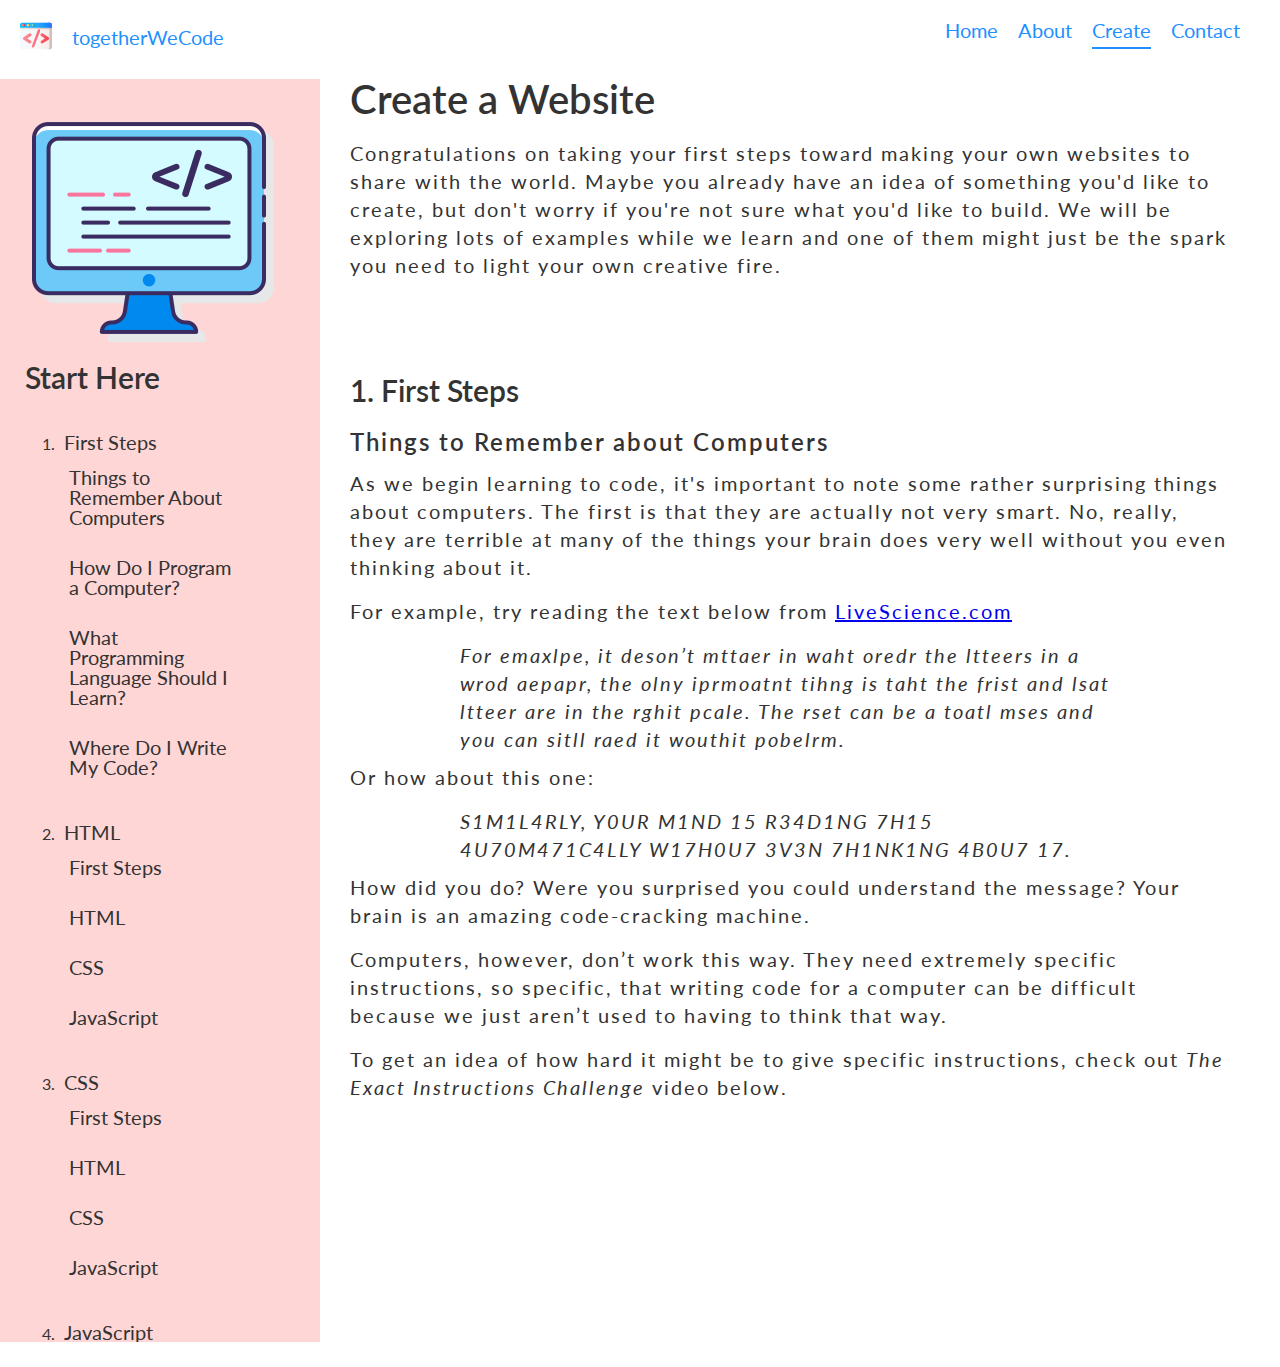
==== create-web.html @ 8ee587f4 "added create.html as website tutorial page, added styles for tutorial page" ====
<!DOCTYPE html>
<html lang="en">

<head>
    <meta charset="UTF-8">
    <meta name="viewport" content="width=device-width, initial-scale=1.0">
    <title>Create a Website</title>
    <link rel="shortcut icon" href="assets/favicon.ico" type="image/x-icon">
    <link href="https://fonts.googleapis.com/css2?family=Lato:ital,wght@0,300;0,400;0,700;0,900;1,400&display=swap"
        rel="stylesheet">
    <link rel="stylesheet" href="styles.css">
</head>

<body>
    <div class="container">
        <header>
            <div class="primary-nav">
                <nav>
                    <div class="left-nav">
                        <a href="#"><img src="assets/logo.svg" width="32px" /></a>
                        <a href="#">togetherWeCode</a>
                    </div>
                    <div class="right-nav">
                        <a href="index.html">Home</a>
                        <a href="#about">About</a>
                        <div class="dropdown">
                            <a class="active" href="#" class="dropbtn">Create</a>
                            <div class="dropdown-content">
                                <a href="create-web.html">Websites</a>
                                <a href="#">Mobile Apps</a>
                                <a href="#">Games</a>
                            </div>
                        </div>
                        <a href="#contact">Contact</a>
                    </div>
                </nav>
            </div>
        </header>
        <main class="web-tutorial-page">
            <div class="tutorial-container">
                <div class="sidebar-content">
                    <header class="sidebar-header">
                        <img src="assets/development.png" alt="desktop computer with a website">
                        <h3>Start Here</h3>
                    </header>
                    <main class="sidebar-main">
                        <nav class="tutorial-list-nav">
                            <ol class="tutorial-list">
                                <li><a class="tutorial-link" href="#first-steps">First Steps</a>
                                    <ul>
                                        <li><a class="tutorial-link" href="#computers">Things to Remember About Computers</a></li>
                                        <li><a class="tutorial-link" href="#programming">How Do I Program a Computer?</a>
                                        </li>
                                        <li><a class="tutorial-link" href="#language">What Programming Language Should I
                                                Learn?</a></li>
                                        <li><a class="tutorial-link" href="#platform">Where Do I Write My Code?</a></li>
                                    </ul>
                                </li>
                                <li><a class="tutorial-link" href="#html">HTML</a>
                                    <ul>
                                        <li><a class="tutorial-link" href="#first-steps">First Steps</a></li>
                                        <li><a class="tutorial-link" href="#html">HTML</a></li>
                                        <li><a class="tutorial-link" href="#css">CSS</a></li>
                                        <li><a class="tutorial-link" href="#">JavaScript</a></li>
                                    </ul>
                                </li>
                                <li><a class="tutorial-link" href="#css">CSS</a>
                                    <ul>
                                        <li><a class="tutorial-link" href="#first-steps">First Steps</a></li>
                                        <li><a class="tutorial-link" href="#html">HTML</a></li>
                                        <li><a class="tutorial-link" href="#css">CSS</a></li>
                                        <li><a class="tutorial-link" href="#">JavaScript</a></li>
                                    </ul>
                                </li>
                                <li><a class="tutorial-link" href="#">JavaScript</a>
                                    <ul>
                                        <li><a class="tutorial-link" href="#first-steps">First Steps</a></li>
                                        <li><a class="tutorial-link" href="#html">HTML</a></li>
                                        <li><a class="tutorial-link" href="#css">CSS</a></li>
                                        <li><a class="tutorial-link" href="#">JavaScript</a></li>
                                    </ul>
                                </li>
                            </ol>
                        </nav>
                    </main>
                </div>
                <div class="main-content">
                    <div class="tutorial-wrap">
                        <header>
                            <h1>Create a Website</h1>
                            <p>
                                Congratulations on taking your first steps toward making your own websites to share with the world. 
                                Maybe you already have an idea of something you'd like to create, but don't worry if you're not 
                                sure what you'd like to build. We will be exploring lots of examples while we learn and one of them
                                might just be the spark you need to light your own creative fire.
                            </p>
                        </header>
                        <main id="getting-started" class="tutorial">
                            <section id="first-steps">
                                <h2>1. First Steps</h2>

                                <h3 id="computers">Things to Remember about Computers</h3>

                                <p>
                                    As we begin learning to code, it's important to note some rather surprising
                                    things about computers. The first is that they are actually not very smart. No, really,
                                    they are terrible at many of the things your brain does very well without you even
                                    thinking about it.
                                <p>

                                <p>For example, try reading the text below from <a href="https://www.livescience.com/18392-reading-jumbled-words.html">LiveScience.com</a></p>

                                <blockquote>
                                    For emaxlpe, it deson’t mttaer in waht oredr the ltteers in a wrod aepapr, the olny iprmoatnt tihng is 
                                    taht the frist and lsat ltteer are in the rghit pcale. The rset can be a toatl mses and you can sitll 
                                    raed it wouthit pobelrm.
                                </blockquote>

                                <p>Or how about this one:</p>

                                <blockquote>
                                    S1M1L4RLY, Y0UR M1ND 15 R34D1NG 7H15 4U70M471C4LLY W17H0U7 3V3N 7H1NK1NG 4B0U7 17.
                                </blockquote> 

                                <p>
                                    How did you do? Were you surprised you could understand the message? Your brain is an 
                                    amazing code-cracking machine.
                                </p>
                                <p> 
                                    Computers, however, don’t work this way. They need extremely specific instructions, so specific, 
                                    that writing code for a computer can be difficult because we just aren’t used to having to think that way. 
                                </p>
                                <p>
                                    To get an idea of how hard it might be to give specific instructions, check out <span class="title">The Exact Instructions Challenge</span> video below.
                                </p>
                                <div class="embedded-video">
                                    <iframe width="560" height="315" src="https://www.youtube.com/embed/cDA3_5982h8" frameborder="0" allow="accelerometer; autoplay; encrypted-media; gyroscope; picture-in-picture" allowfullscreen></iframe>
                                </div>
                                <p>They are powerful, fast, and don't mind doing the 
                                    same repetitive thing over and over again,Lorem ipsum dolor sit amet consectetur adipisicing elit. Magnam laudantium dolor qui
                                    est aliquam id aliquid excepturi harum adipisci veniam nesciunt omnis totam, enim
                                    delectus officia quaerat illum debitis commodi.</p>
                                <p>Lorem ipsum dolor sit amet consectetur adipisicing elit. Magnam laudantium dolor qui
                                    est aliquam id aliquid excepturi harum adipisci veniam nesciunt omnis totam, enim
                                    delectus officia quaerat illum debitis commodi.</p>
                                <h3 id="programming">How Do I Program a Computer?</h3>
                                <p>Lorem ipsum dolor sit amet consectetur adipisicing elit. Magnam laudantium dolor
                                    qui
                                    est aliquam id aliquid excepturi harum adipisci veniam nesciunt omnis totam,
                                    enim
                                    delectus officia quaerat illum debitis commodi.</p>
                                <p>Lorem ipsum dolor sit amet consectetur adipisicing elit. Magnam laudantium dolor
                                    qui
                                    est aliquam id aliquid excepturi harum adipisci veniam nesciunt omnis totam,
                                    enim
                                    delectus officia quaerat illum debitis commodi.</p>
                                <p>Lorem ipsum dolor sit amet consectetur adipisicing elit. Magnam laudantium dolor
                                    qui
                                    est aliquam id aliquid excepturi harum adipisci veniam nesciunt omnis totam,
                                    enim
                                    delectus officia quaerat illum debitis commodi.</p>
                                <p>Lorem ipsum dolor sit amet consectetur adipisicing elit. Magnam laudantium dolor
                                    qui
                                    est aliquam id aliquid excepturi harum adipisci veniam nesciunt omnis totam,
                                    enim
                                    delectus officia quaerat illum debitis commodi.</p>
                                <p>Lorem ipsum dolor sit amet consectetur adipisicing elit. Magnam laudantium dolor
                                    qui
                                    est aliquam id aliquid excepturi harum adipisci veniam nesciunt omnis totam,
                                    enim
                                    delectus officia quaerat illum debitis commodi.</p>
                                </h3>
                                <h3 id="language">What Programming Language Should I Learn?</h3>
                                <p>Lorem ipsum dolor sit amet consectetur adipisicing elit. Magnam laudantium dolor
                                    qui
                                    est aliquam id aliquid excepturi harum adipisci veniam nesciunt omnis totam,
                                    enim
                                    delectus officia quaerat illum debitis commodi.</p>
                                <p>Lorem ipsum dolor sit amet consectetur adipisicing elit. Magnam laudantium dolor
                                    qui
                                    est aliquam id aliquid excepturi harum adipisci veniam nesciunt omnis totam,
                                    enim
                                    delectus officia quaerat illum debitis commodi.</p>
                                <p>Lorem ipsum dolor sit amet consectetur adipisicing elit. Magnam laudantium dolor
                                    qui
                                    est aliquam id aliquid excepturi harum adipisci veniam nesciunt omnis totam,
                                    enim
                                    delectus officia quaerat illum debitis commodi.</p>
                                <p>Lorem ipsum dolor sit amet consectetur adipisicing elit. Magnam laudantium dolor
                                    qui
                                    est aliquam id aliquid excepturi harum adipisci veniam nesciunt omnis totam,
                                    enim
                                    delectus officia quaerat illum debitis commodi.</p>
                                <p>Lorem ipsum dolor sit amet consectetur adipisicing elit. Magnam laudantium dolor
                                    qui
                                    est aliquam id aliquid excepturi harum adipisci veniam nesciunt omnis totam,
                                    enim
                                    delectus officia quaerat illum debitis commodi.</p>
                                </h3>
                                <h3 id="platform">Where Do I Write My Code?</h3>
                                <p>Lorem ipsum dolor sit amet consectetur adipisicing elit. Magnam laudantium dolor
                                    qui
                                    est aliquam id aliquid excepturi harum adipisci veniam nesciunt omnis totam,
                                    enim
                                    delectus officia quaerat illum debitis commodi.</p>
                                <p>Lorem ipsum dolor sit amet consectetur adipisicing elit. Magnam laudantium dolor
                                    qui
                                    est aliquam id aliquid excepturi harum adipisci veniam nesciunt omnis totam,
                                    enim
                                    delectus officia quaerat illum debitis commodi.</p>
                                <p>Lorem ipsum dolor sit amet consectetur adipisicing elit. Magnam laudantium dolor
                                    qui
                                    est aliquam id aliquid excepturi harum adipisci veniam nesciunt omnis totam,
                                    enim
                                    delectus officia quaerat illum debitis commodi.</p>
                                <p>Lorem ipsum dolor sit amet consectetur adipisicing elit. Magnam laudantium dolor
                                    qui
                                    est aliquam id aliquid excepturi harum adipisci veniam nesciunt omnis totam,
                                    enim
                                    delectus officia quaerat illum debitis commodi.</p>
                                <p>Lorem ipsum dolor sit amet consectetur adipisicing elit. Magnam laudantium dolor
                                    qui
                                    est aliquam id aliquid excepturi harum adipisci veniam nesciunt omnis totam,
                                    enim
                                    delectus officia quaerat illum debitis commodi.</p>
                                </h3>
                            </section>
                            <section id="html">
                                <h2>2. HTML</h2>
                                <h3>Content & Structure</h3>
                                <p>Lorem ipsum dolor sit amet consectetur adipisicing elit. Magnam laudantium dolor qui
                                    est aliquam id aliquid excepturi harum adipisci veniam nesciunt omnis totam, enim
                                    delectus officia quaerat illum debitis commodi.</p>
                                <p>Lorem ipsum dolor sit amet consectetur adipisicing elit. Magnam laudantium dolor qui
                                    est aliquam id aliquid excepturi harum adipisci veniam nesciunt omnis totam, enim
                                    delectus officia quaerat illum debitis commodi.</p>
                                <p>Lorem ipsum dolor sit amet consectetur adipisicing elit. Magnam laudantium dolor qui
                                    est aliquam id aliquid excepturi harum adipisci veniam nesciunt omnis totam, enim
                                    delectus officia quaerat illum debitis commodi.</p>
                                <p>Lorem ipsum dolor sit amet consectetur adipisicing elit. Magnam laudantium dolor qui
                                    est aliquam id aliquid excepturi harum adipisci veniam nesciunt omnis totam, enim
                                    delectus officia quaerat illum debitis commodi.</p>
                                <p>Lorem ipsum dolor sit amet consectetur adipisicing elit. Magnam laudantium dolor qui
                                    est aliquam id aliquid excepturi harum adipisci veniam nesciunt omnis totam, enim
                                    delectus officia quaerat illum debitis commodi.</p>
                                <h3>Tags & Elements</h3>
                                <p>Lorem ipsum dolor sit amet consectetur adipisicing elit. Magnam laudantium dolor qui
                                    est aliquam id aliquid excepturi harum adipisci veniam nesciunt omnis totam, enim
                                    delectus officia quaerat illum debitis commodi.</p>
                                <p>Lorem ipsum dolor sit amet consectetur adipisicing elit. Magnam laudantium dolor qui
                                    est aliquam id aliquid excepturi harum adipisci veniam nesciunt omnis totam, enim
                                    delectus officia quaerat illum debitis commodi.</p>
                                <p>Lorem ipsum dolor sit amet consectetur adipisicing elit. Magnam laudantium dolor qui
                                    est aliquam id aliquid excepturi harum adipisci veniam nesciunt omnis totam, enim
                                    delectus officia quaerat illum debitis commodi.</p>
                                <p>Lorem ipsum dolor sit amet consectetur adipisicing elit. Magnam laudantium dolor qui
                                    est aliquam id aliquid excepturi harum adipisci veniam nesciunt omnis totam, enim
                                    delectus officia quaerat illum debitis commodi.</p>
                                <p>Lorem ipsum dolor sit amet consectetur adipisicing elit. Magnam laudantium dolor qui
                                    est aliquam id aliquid excepturi harum adipisci veniam nesciunt omnis totam, enim
                                    delectus officia quaerat illum debitis commodi.</p>
                                <h3>Semantic HTML</h3>
                                <p>Lorem ipsum dolor sit amet consectetur adipisicing elit. Magnam laudantium dolor qui
                                    est aliquam id aliquid excepturi harum adipisci veniam nesciunt omnis totam, enim
                                    delectus officia quaerat illum debitis commodi.</p>
                                <p>Lorem ipsum dolor sit amet consectetur adipisicing elit. Magnam laudantium dolor qui
                                    est aliquam id aliquid excepturi harum adipisci veniam nesciunt omnis totam, enim
                                    delectus officia quaerat illum debitis commodi.</p>
                                <p>Lorem ipsum dolor sit amet consectetur adipisicing elit. Magnam laudantium dolor qui
                                    est aliquam id aliquid excepturi harum adipisci veniam nesciunt omnis totam, enim
                                    delectus officia quaerat illum debitis commodi.</p>
                                <p>Lorem ipsum dolor sit amet consectetur adipisicing elit. Magnam laudantium dolor qui
                                    est aliquam id aliquid excepturi harum adipisci veniam nesciunt omnis totam, enim
                                    delectus officia quaerat illum debitis commodi.</p>
                                <p>Lorem ipsum dolor sit amet consectetur adipisicing elit. Magnam laudantium dolor qui
                                    est aliquam id aliquid excepturi harum adipisci veniam nesciunt omnis totam, enim
                                    delectus officia quaerat illum debitis commodi.</p>
                                <h3>Resources to Learn More</h3>
                                <p>Lorem ipsum dolor sit amet consectetur adipisicing elit. Magnam laudantium dolor qui
                                    est aliquam id aliquid excepturi harum adipisci veniam nesciunt omnis totam, enim
                                    delectus officia quaerat illum debitis commodi.</p>
                                <p>Lorem ipsum dolor sit amet consectetur adipisicing elit. Magnam laudantium dolor qui
                                    est aliquam id aliquid excepturi harum adipisci veniam nesciunt omnis totam, enim
                                    delectus officia quaerat illum debitis commodi.</p>
                                <p>Lorem ipsum dolor sit amet consectetur adipisicing elit. Magnam laudantium dolor qui
                                    est aliquam id aliquid excepturi harum adipisci veniam nesciunt omnis totam, enim
                                    delectus officia quaerat illum debitis commodi.</p>
                                <p>Lorem ipsum dolor sit amet consectetur adipisicing elit. Magnam laudantium dolor qui
                                    est aliquam id aliquid excepturi harum adipisci veniam nesciunt omnis totam, enim
                                    delectus officia quaerat illum debitis commodi.</p>
                                <p>Lorem ipsum dolor sit amet consectetur adipisicing elit. Magnam laudantium dolor qui
                                    est aliquam id aliquid excepturi harum adipisci veniam nesciunt omnis totam, enim
                                    delectus officia quaerat illum debitis commodi.</p>
                            </section>
                            <section id="css">
                                <h2>3. CSS</h2>
                                <p>Lorem ipsum dolor sit amet consectetur adipisicing elit. Magnam laudantium dolor qui
                                    est aliquam id aliquid excepturi harum adipisci veniam nesciunt omnis totam, enim
                                    delectus officia quaerat illum debitis commodi.</p>
                                <p>Lorem ipsum dolor sit amet consectetur adipisicing elit. Magnam laudantium dolor qui
                                    est aliquam id aliquid excepturi harum adipisci veniam nesciunt omnis totam, enim
                                    delectus officia quaerat illum debitis commodi.</p>
                                <p>Lorem ipsum dolor sit amet consectetur adipisicing elit. Magnam laudantium dolor qui
                                    est aliquam id aliquid excepturi harum adipisci veniam nesciunt omnis totam, enim
                                    delectus officia quaerat illum debitis commodi.</p>
                                <p>Lorem ipsum dolor sit amet consectetur adipisicing elit. Magnam laudantium dolor qui
                                    est aliquam id aliquid excepturi harum adipisci veniam nesciunt omnis totam, enim
                                    delectus officia quaerat illum debitis commodi.</p>
                                <p>Lorem ipsum dolor sit amet consectetur adipisicing elit. Magnam laudantium dolor qui
                                    est aliquam id aliquid excepturi harum adipisci veniam nesciunt omnis totam, enim
                                    delectus officia quaerat illum debitis commodi.</p>
                                <p>Lorem ipsum dolor sit amet consectetur adipisicing elit. Magnam laudantium dolor qui
                                    est aliquam id aliquid excepturi harum adipisci veniam nesciunt omnis totam, enim
                                    delectus officia quaerat illum debitis commodi.</p>
                            </section>
                            <section id="javascript">
                                <h2>4. JavaScript</h2>
                                <p>Lorem ipsum dolor sit amet consectetur adipisicing elit. Magnam laudantium dolor qui
                                    est aliquam id aliquid excepturi harum adipisci veniam nesciunt omnis totam, enim
                                    delectus officia quaerat illum debitis commodi.</p>
                                <p>Lorem ipsum dolor sit amet consectetur adipisicing elit. Magnam laudantium dolor qui
                                    est aliquam id aliquid excepturi harum adipisci veniam nesciunt omnis totam, enim
                                    delectus officia quaerat illum debitis commodi.</p>
                                <p>Lorem ipsum dolor sit amet consectetur adipisicing elit. Magnam laudantium dolor qui
                                    est aliquam id aliquid excepturi harum adipisci veniam nesciunt omnis totam, enim
                                    delectus officia quaerat illum debitis commodi.</p>
                                <p>Lorem ipsum dolor sit amet consectetur adipisicing elit. Magnam laudantium dolor qui
                                    est aliquam id aliquid excepturi harum adipisci veniam nesciunt omnis totam, enim
                                    delectus officia quaerat illum debitis commodi.</p>
                                <p>Lorem ipsum dolor sit amet consectetur adipisicing elit. Magnam laudantium dolor qui
                                    est aliquam id aliquid excepturi harum adipisci veniam nesciunt omnis totam, enim
                                    delectus officia quaerat illum debitis commodi.</p>
                                <p>Lorem ipsum dolor sit amet consectetur adipisicing elit. Magnam laudantium dolor qui
                                    est aliquam id aliquid excepturi harum adipisci veniam nesciunt omnis totam, enim
                                    delectus officia quaerat illum debitis commodi.</p>
                            </section>
                        </main>
                    </div>
                </div>
            </div>
        </main>
    </div>
</body>

</html>
---- styles.css ----
/* Reset */
/* http://meyerweb.com/eric/tools/css/reset/ 
   v2.0 | 20110126
   License: none (public domain)
*/

html, body, div, span, applet, object, iframe,
h1, h2, h3, h4, h5, h6, p, blockquote, pre,
a, abbr, acronym, address, big, cite, code,
del, dfn, em, img, ins, kbd, q, s, samp,
small, strike, strong, sub, sup, tt, var,
b, u, i, center,
dl, dt, dd, ol, ul, li,
fieldset, form, label, legend,
table, caption, tbody, tfoot, thead, tr, th, td,
article, aside, canvas, details, embed, 
figure, figcaption, footer, header, hgroup, 
menu, nav, output, ruby, section, summary,
time, mark, audio, video {
	margin: 0;
	padding: 0;
	border: 0;
	font-size: 100%;
	font: inherit;
	vertical-align: baseline;
}
/* HTML5 display-role reset for older browsers */
article, aside, details, figcaption, figure, 
footer, header, hgroup, menu, nav, section {
	display: block;
}
body {
	line-height: 1;
}
ol, ul {
	list-style: none;
}
blockquote, q {
	quotes: none;
}
blockquote:before, blockquote:after,
q:before, q:after {
	content: '';
	content: none;
}
table {
	border-collapse: collapse;
	border-spacing: 0;
}
/* End Reset */

* {
    box-sizing: border-box;
}

html {
    font-size: 62.5%;
}

body {
    font-size: 1.6rem;
    font-family: 'Lato', sans-serif;
    color: #333;
}

.container {
    width: 100%;
    margin: 0 auto;
    padding-top: 2rem;
}

header .primary-nav {
    padding-left: 2rem;
    padding-right: 2rem;
}

header nav {
    display: flex;
    justify-content: space-between;
}

header nav .left-nav {
    width: 33%;
    display: flex;
    justify-content: flex-start;
    align-items: center;
}

header nav .right-nav {
    width: 66%;
    display: flex;
    justify-content: flex-end;
    align-items: baseline;
}

header nav a {
    text-decoration: none;
    color: dodgerblue;
    font-size: 2rem;
    margin-right: 2rem;
}

header nav .right-nav a:hover {
    padding-bottom: 5px;
    border-bottom: 2px solid dodgerblue;
}
header nav a.active {
    padding-bottom: 5px;
    border-bottom: 2px solid dodgerblue;
}

header .header-text {
    padding-top: 3rem;
    padding-bottom: 4rem;
    max-width: 960px;
    margin: 0 auto;
    text-align: center;
    
}

header .header-text h1 {
    font-size: 6rem;
    font-weight: 900;
    line-height: 1.2;
}

header .header-text p {
    font-size: 3rem;
    font-weight: 300;
    line-height: 1.5;
}

main.landing-page {
    max-width: 960px;
    margin: 0 auto;
    display: flex;
    flex-wrap: wrap;
    justify-content: space-between;
    align-items: flex-start;
}

main.landing-page section {
    width: 30%;
    min-width: 250px;
    padding: 2rem;
    background-color: #f9f9f9;
    margin-bottom: 50px;
}

main.landing-page section h2 {
    font-size: 2rem;
    font-weight: 600;
    margin: 20px 0;
    text-align: center;
}

main.landing-page section p {
    line-height: 1.2;
}

footer {
    display: flex;
    flex-direction: column;
    justify-content: center;
    align-items: center;
    background-color: #f9f9f9;
    font-size: 2rem;
    height: 150px;
}

footer p {
    font-size: 2rem;
    line-height: 1.2;
}

footer a {
    text-decoration: none;
    color: #333;
}

.dropdown-content {
    display: none;
    position: absolute;
    background-color: #fff;
    color: dodgerblue;
    box-shadow: 0px 8px 16px 0px rgba(0,0,0,0.2);
    z-index: 1;
  }
  
  .dropdown-content a {
    color: dodgerblue;
    font-size: 2rem;
    padding: 12px 16px;
    text-decoration: none;
    display: block;
    text-align: left;
  }
  
  .dropdown:hover .dropdown-content {
    display: block;
  }
 
  .dropdown-content a:hover {
    padding-bottom: 5px;
    border-bottom: 2px solid dodgerblue;
  }
  /* Start Styles for Tutorial Pages */
  .container header {
      
  }
  main .tutorial-container {
      width: 100%;
      display: flex;
      justify-content: space-between;
      margin: 25px 0;
  }
  .sidebar-content {
      width: 25%;
      display: flex;
      flex-direction: column;
      align-items: flex-start;
      background: #ffd6d6;
      padding: 25px;
      overflow-x: hidden;
      overflow-y: scroll;
      
  }
  .sidebar-header {
      margin-bottom: 25px;
  }
  .sidebar-content .sidebar-header h3 {
      font-size: 3rem;
      font-weight: 600;
  }
  .sidebar-content .sidebar-main {
    width: 100%;
    height: 100vh;
  }
  .sidebar-content .sidebar-main ol{
    list-style: decimal;
    width: 75%;
    margin: 0 auto;
  }
  .sidebar-content .sidebar-main ol li {
      padding: 15px;
      padding-left: 5px;
  }
  .sidebar-content .sidebar-main ol li a {
      text-decoration: none;
      color: #333;
      font-size: 2rem;
  }
  .tutorial-container .main-content {
      width: 75%;
      display: flex;
      flex-direction: column;
  }
  .tutorial-container .main-content .tutorial-wrap{
      width: 100%;
      padding-left: 30px;
      padding-right: 50px;
      display: flex;
      flex-direction: column;
      align-items: center;
      overflow-y: scroll;
      overflow-x: hidden;
  }
  .tutorial-wrap header {
      margin-bottom: 50px;
  }
  .tutorial-container .main-content .tutorial-wrap h1 {
      font-weight: 600;
      font-size: 4rem;
      color: #333;
      margin-bottom: 20px;
  }
  .tutorial-container .main-content .tutorial-wrap p {
    font-weight: 400;
    font-size: 2rem;
    line-height: 1.4;
    letter-spacing: 2px;
    margin-bottom: 1.6rem;
  }
  .tutorial-wrap .tutorial {
      width: 100%;
      height: 100vh;
  }
  .tutorial-wrap .tutorial h2 {
      font-weight: 600;
      font-size: 3rem;
      margin-top: 30px;
      margin-bottom: 20px;
  }
  .tutorial-wrap .tutorial h3 {
    font-weight: 600;
    font-size: 2.4rem;
    margin-bottom: 10px;
    margin-top: 10px;
    line-height: 1.4;
    letter-spacing: 2px;
}
.tutorial-wrap .tutorial p {
    font-weight: 400;
    font-size: 2rem;
    line-height: 1.4;
    letter-spacing: 2px;
    margin-bottom: 1.6rem;
}
.tutorial-wrap .tutorial blockquote {
    width: 75%;
    margin: 10px auto;
    font-size: 2rem;
    font-style: italic;
    line-height: 1.4;
    letter-spacing: 2px;
}
.tutorial-wrap .tutorial .title {
    font-style: italic;
}

.tutorial .embedded-video {
    width: 600px;
    margin: 0 auto;
}
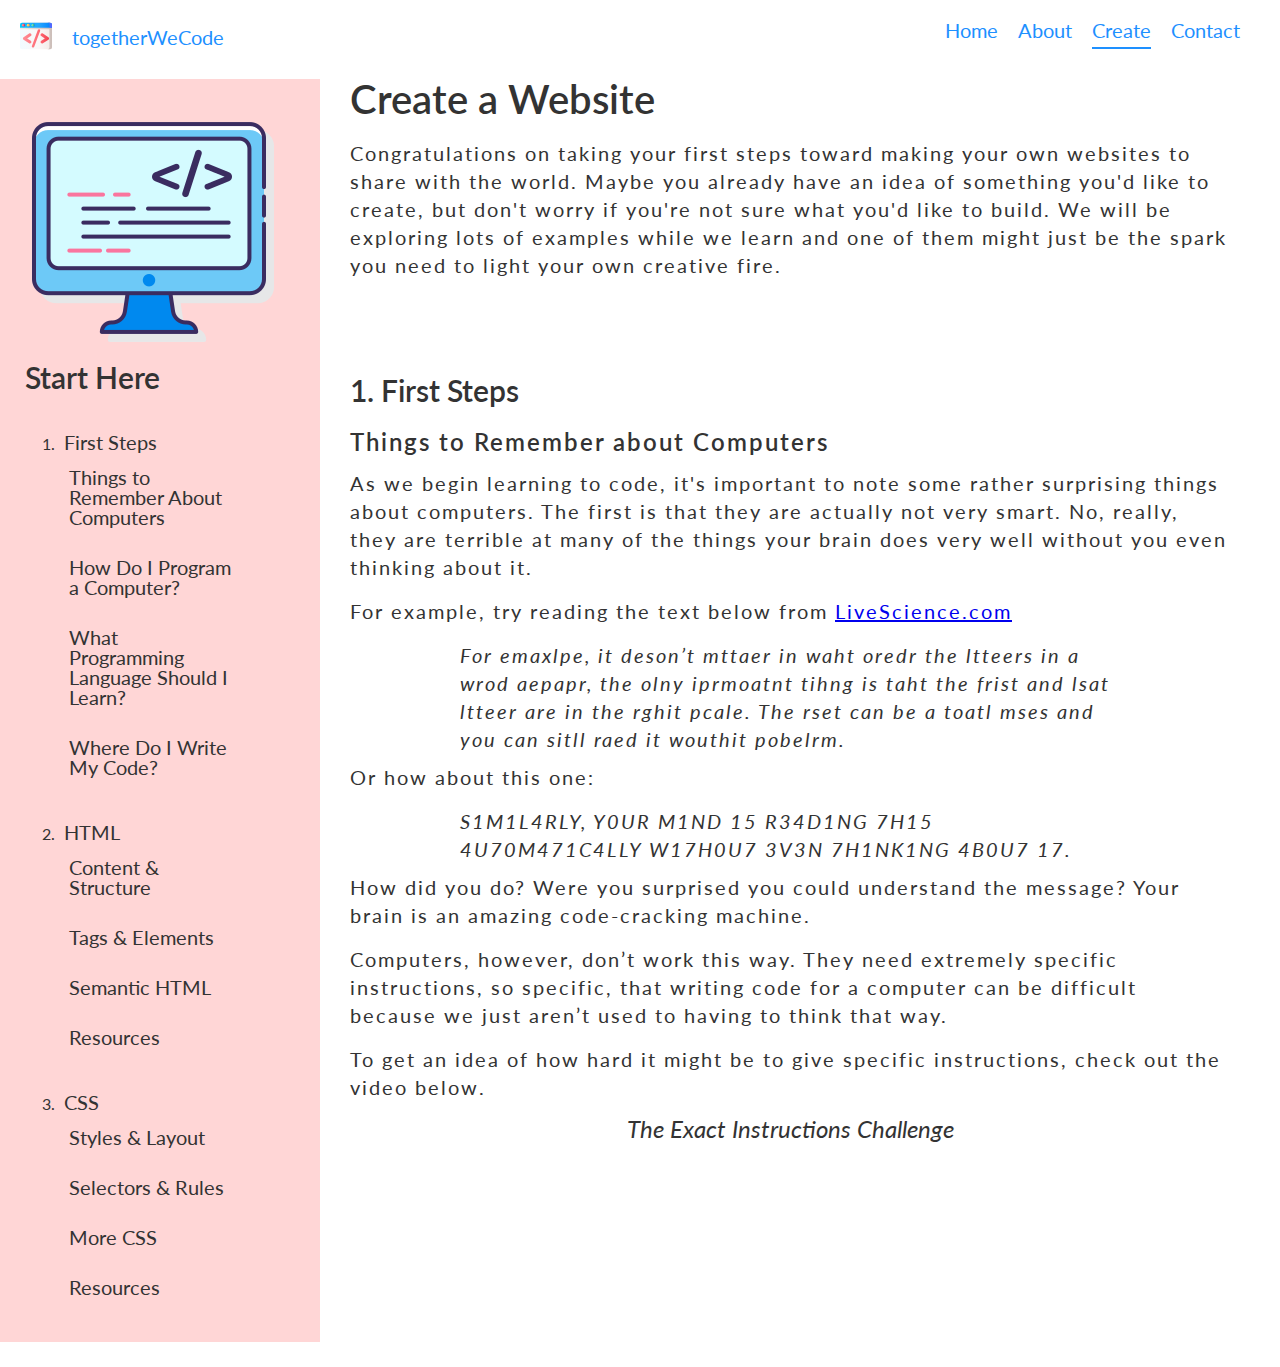
==== commit eb2c9c93: "added more content to create-web.html" ====
--- a/create-web.html
+++ b/create-web.html
@@ -58,26 +58,28 @@
                                 </li>
                                 <li><a class="tutorial-link" href="#html">HTML</a>
                                     <ul>
-                                        <li><a class="tutorial-link" href="#first-steps">First Steps</a></li>
-                                        <li><a class="tutorial-link" href="#html">HTML</a></li>
-                                        <li><a class="tutorial-link" href="#css">CSS</a></li>
-                                        <li><a class="tutorial-link" href="#">JavaScript</a></li>
+                                        <li><a class="tutorial-link" href="#structure">Content & Structure</a></li>
+                                        <li><a class="tutorial-link" href="#tags">Tags & Elements</a></li>
+                                        <li><a class="tutorial-link" href="#semantic">Semantic HTML</a></li>
+                                        <li><a class="tutorial-link" href="#html-resources">Resources</a></li>
                                     </ul>
                                 </li>
                                 <li><a class="tutorial-link" href="#css">CSS</a>
                                     <ul>
-                                        <li><a class="tutorial-link" href="#first-steps">First Steps</a></li>
-                                        <li><a class="tutorial-link" href="#html">HTML</a></li>
-                                        <li><a class="tutorial-link" href="#css">CSS</a></li>
-                                        <li><a class="tutorial-link" href="#">JavaScript</a></li>
+                                        <li><a class="tutorial-link" href="#styles">Styles & Layout</a></li>
+                                        <li><a class="tutorial-link" href="#selectors">Selectors & Rules</a></li>
+                                        <li><a class="tutorial-link" href="#more">More CSS</a></li>
+                                        <li><a class="tutorial-link" href="#css-resources">Resources</a></li>
                                     </ul>
                                 </li>
                                 <li><a class="tutorial-link" href="#">JavaScript</a>
                                     <ul>
-                                        <li><a class="tutorial-link" href="#first-steps">First Steps</a></li>
-                                        <li><a class="tutorial-link" href="#html">HTML</a></li>
-                                        <li><a class="tutorial-link" href="#css">CSS</a></li>
-                                        <li><a class="tutorial-link" href="#">JavaScript</a></li>
+                                        <li><a class="tutorial-link" href="#">Variables & Data Types</a></li>
+                                        <li><a class="tutorial-link" href="#">Statements - Built-in Methods</a></li>
+                                        <li><a class="tutorial-link" href="#">Control Flow - Conditionals & Loops</a></li>
+                                        <li><a class="tutorial-link" href="#">Functions</a></li>
+                                        <li><a class="tutorial-link" href="#">Using the DOM</a></li>
+                                        <li><a class="tutorial-link" href="#">Resources</a></li>
                                     </ul>
                                 </li>
                             </ol>
@@ -131,8 +133,9 @@
                                     that writing code for a computer can be difficult because we just aren’t used to having to think that way. 
                                 </p>
                                 <p>
-                                    To get an idea of how hard it might be to give specific instructions, check out <span class="title">The Exact Instructions Challenge</span> video below.
+                                    To get an idea of how hard it might be to give specific instructions, check out the video below.
                                 </p>
+                                <h4 class="embedded-content-title">The Exact Instructions Challenge</h4>   
                                 <div class="embedded-video">
                                     <iframe width="560" height="315" src="https://www.youtube.com/embed/cDA3_5982h8" frameborder="0" allow="accelerometer; autoplay; encrypted-media; gyroscope; picture-in-picture" allowfullscreen></iframe>
                                 </div>
@@ -227,55 +230,55 @@
                             </section>
                             <section id="html">
                                 <h2>2. HTML</h2>
-                                <h3>Content & Structure</h3>
-                                <p>Lorem ipsum dolor sit amet consectetur adipisicing elit. Magnam laudantium dolor qui
-                                    est aliquam id aliquid excepturi harum adipisci veniam nesciunt omnis totam, enim
-                                    delectus officia quaerat illum debitis commodi.</p>
-                                <p>Lorem ipsum dolor sit amet consectetur adipisicing elit. Magnam laudantium dolor qui
-                                    est aliquam id aliquid excepturi harum adipisci veniam nesciunt omnis totam, enim
-                                    delectus officia quaerat illum debitis commodi.</p>
-                                <p>Lorem ipsum dolor sit amet consectetur adipisicing elit. Magnam laudantium dolor qui
-                                    est aliquam id aliquid excepturi harum adipisci veniam nesciunt omnis totam, enim
-                                    delectus officia quaerat illum debitis commodi.</p>
-                                <p>Lorem ipsum dolor sit amet consectetur adipisicing elit. Magnam laudantium dolor qui
-                                    est aliquam id aliquid excepturi harum adipisci veniam nesciunt omnis totam, enim
-                                    delectus officia quaerat illum debitis commodi.</p>
-                                <p>Lorem ipsum dolor sit amet consectetur adipisicing elit. Magnam laudantium dolor qui
-                                    est aliquam id aliquid excepturi harum adipisci veniam nesciunt omnis totam, enim
-                                    delectus officia quaerat illum debitis commodi.</p>
-                                <h3>Tags & Elements</h3>
-                                <p>Lorem ipsum dolor sit amet consectetur adipisicing elit. Magnam laudantium dolor qui
-                                    est aliquam id aliquid excepturi harum adipisci veniam nesciunt omnis totam, enim
-                                    delectus officia quaerat illum debitis commodi.</p>
-                                <p>Lorem ipsum dolor sit amet consectetur adipisicing elit. Magnam laudantium dolor qui
-                                    est aliquam id aliquid excepturi harum adipisci veniam nesciunt omnis totam, enim
-                                    delectus officia quaerat illum debitis commodi.</p>
-                                <p>Lorem ipsum dolor sit amet consectetur adipisicing elit. Magnam laudantium dolor qui
-                                    est aliquam id aliquid excepturi harum adipisci veniam nesciunt omnis totam, enim
-                                    delectus officia quaerat illum debitis commodi.</p>
-                                <p>Lorem ipsum dolor sit amet consectetur adipisicing elit. Magnam laudantium dolor qui
-                                    est aliquam id aliquid excepturi harum adipisci veniam nesciunt omnis totam, enim
-                                    delectus officia quaerat illum debitis commodi.</p>
-                                <p>Lorem ipsum dolor sit amet consectetur adipisicing elit. Magnam laudantium dolor qui
-                                    est aliquam id aliquid excepturi harum adipisci veniam nesciunt omnis totam, enim
-                                    delectus officia quaerat illum debitis commodi.</p>
-                                <h3>Semantic HTML</h3>
-                                <p>Lorem ipsum dolor sit amet consectetur adipisicing elit. Magnam laudantium dolor qui
-                                    est aliquam id aliquid excepturi harum adipisci veniam nesciunt omnis totam, enim
-                                    delectus officia quaerat illum debitis commodi.</p>
-                                <p>Lorem ipsum dolor sit amet consectetur adipisicing elit. Magnam laudantium dolor qui
-                                    est aliquam id aliquid excepturi harum adipisci veniam nesciunt omnis totam, enim
-                                    delectus officia quaerat illum debitis commodi.</p>
-                                <p>Lorem ipsum dolor sit amet consectetur adipisicing elit. Magnam laudantium dolor qui
-                                    est aliquam id aliquid excepturi harum adipisci veniam nesciunt omnis totam, enim
-                                    delectus officia quaerat illum debitis commodi.</p>
-                                <p>Lorem ipsum dolor sit amet consectetur adipisicing elit. Magnam laudantium dolor qui
-                                    est aliquam id aliquid excepturi harum adipisci veniam nesciunt omnis totam, enim
-                                    delectus officia quaerat illum debitis commodi.</p>
-                                <p>Lorem ipsum dolor sit amet consectetur adipisicing elit. Magnam laudantium dolor qui
-                                    est aliquam id aliquid excepturi harum adipisci veniam nesciunt omnis totam, enim
-                                    delectus officia quaerat illum debitis commodi.</p>
-                                <h3>Resources to Learn More</h3>
+                                <h3 id="structure">Content & Structure</h3>
+                                <p>Lorem ipsum dolor sit amet consectetur adipisicing elit. Magnam laudantium dolor qui
+                                    est aliquam id aliquid excepturi harum adipisci veniam nesciunt omnis totam, enim
+                                    delectus officia quaerat illum debitis commodi.</p>
+                                <p>Lorem ipsum dolor sit amet consectetur adipisicing elit. Magnam laudantium dolor qui
+                                    est aliquam id aliquid excepturi harum adipisci veniam nesciunt omnis totam, enim
+                                    delectus officia quaerat illum debitis commodi.</p>
+                                <p>Lorem ipsum dolor sit amet consectetur adipisicing elit. Magnam laudantium dolor qui
+                                    est aliquam id aliquid excepturi harum adipisci veniam nesciunt omnis totam, enim
+                                    delectus officia quaerat illum debitis commodi.</p>
+                                <p>Lorem ipsum dolor sit amet consectetur adipisicing elit. Magnam laudantium dolor qui
+                                    est aliquam id aliquid excepturi harum adipisci veniam nesciunt omnis totam, enim
+                                    delectus officia quaerat illum debitis commodi.</p>
+                                <p>Lorem ipsum dolor sit amet consectetur adipisicing elit. Magnam laudantium dolor qui
+                                    est aliquam id aliquid excepturi harum adipisci veniam nesciunt omnis totam, enim
+                                    delectus officia quaerat illum debitis commodi.</p>
+                                <h3 id="tags">Tags & Elements</h3>
+                                <p>Lorem ipsum dolor sit amet consectetur adipisicing elit. Magnam laudantium dolor qui
+                                    est aliquam id aliquid excepturi harum adipisci veniam nesciunt omnis totam, enim
+                                    delectus officia quaerat illum debitis commodi.</p>
+                                <p>Lorem ipsum dolor sit amet consectetur adipisicing elit. Magnam laudantium dolor qui
+                                    est aliquam id aliquid excepturi harum adipisci veniam nesciunt omnis totam, enim
+                                    delectus officia quaerat illum debitis commodi.</p>
+                                <p>Lorem ipsum dolor sit amet consectetur adipisicing elit. Magnam laudantium dolor qui
+                                    est aliquam id aliquid excepturi harum adipisci veniam nesciunt omnis totam, enim
+                                    delectus officia quaerat illum debitis commodi.</p>
+                                <p>Lorem ipsum dolor sit amet consectetur adipisicing elit. Magnam laudantium dolor qui
+                                    est aliquam id aliquid excepturi harum adipisci veniam nesciunt omnis totam, enim
+                                    delectus officia quaerat illum debitis commodi.</p>
+                                <p>Lorem ipsum dolor sit amet consectetur adipisicing elit. Magnam laudantium dolor qui
+                                    est aliquam id aliquid excepturi harum adipisci veniam nesciunt omnis totam, enim
+                                    delectus officia quaerat illum debitis commodi.</p>
+                                <h3 id="semantic">Semantic HTML</h3>
+                                <p>Lorem ipsum dolor sit amet consectetur adipisicing elit. Magnam laudantium dolor qui
+                                    est aliquam id aliquid excepturi harum adipisci veniam nesciunt omnis totam, enim
+                                    delectus officia quaerat illum debitis commodi.</p>
+                                <p>Lorem ipsum dolor sit amet consectetur adipisicing elit. Magnam laudantium dolor qui
+                                    est aliquam id aliquid excepturi harum adipisci veniam nesciunt omnis totam, enim
+                                    delectus officia quaerat illum debitis commodi.</p>
+                                <p>Lorem ipsum dolor sit amet consectetur adipisicing elit. Magnam laudantium dolor qui
+                                    est aliquam id aliquid excepturi harum adipisci veniam nesciunt omnis totam, enim
+                                    delectus officia quaerat illum debitis commodi.</p>
+                                <p>Lorem ipsum dolor sit amet consectetur adipisicing elit. Magnam laudantium dolor qui
+                                    est aliquam id aliquid excepturi harum adipisci veniam nesciunt omnis totam, enim
+                                    delectus officia quaerat illum debitis commodi.</p>
+                                <p>Lorem ipsum dolor sit amet consectetur adipisicing elit. Magnam laudantium dolor qui
+                                    est aliquam id aliquid excepturi harum adipisci veniam nesciunt omnis totam, enim
+                                    delectus officia quaerat illum debitis commodi.</p>
+                                <h3 id="html-resources">Resources to Learn More</h3>
                                 <p>Lorem ipsum dolor sit amet consectetur adipisicing elit. Magnam laudantium dolor qui
                                     est aliquam id aliquid excepturi harum adipisci veniam nesciunt omnis totam, enim
                                     delectus officia quaerat illum debitis commodi.</p>
--- a/styles.css
+++ b/styles.css
@@ -314,11 +314,13 @@
     line-height: 1.4;
     letter-spacing: 2px;
 }
-.tutorial-wrap .tutorial .title {
-    font-style: italic;
-}
-
 .tutorial .embedded-video {
     width: 600px;
-    margin: 0 auto;
+    margin: 0 auto 25px;
+}
+.tutorial h4.embedded-content-title {
+    font-style: italic;
+    font-size: 2.4rem;
+    text-align: center;
+    margin-bottom: 15px;
 }